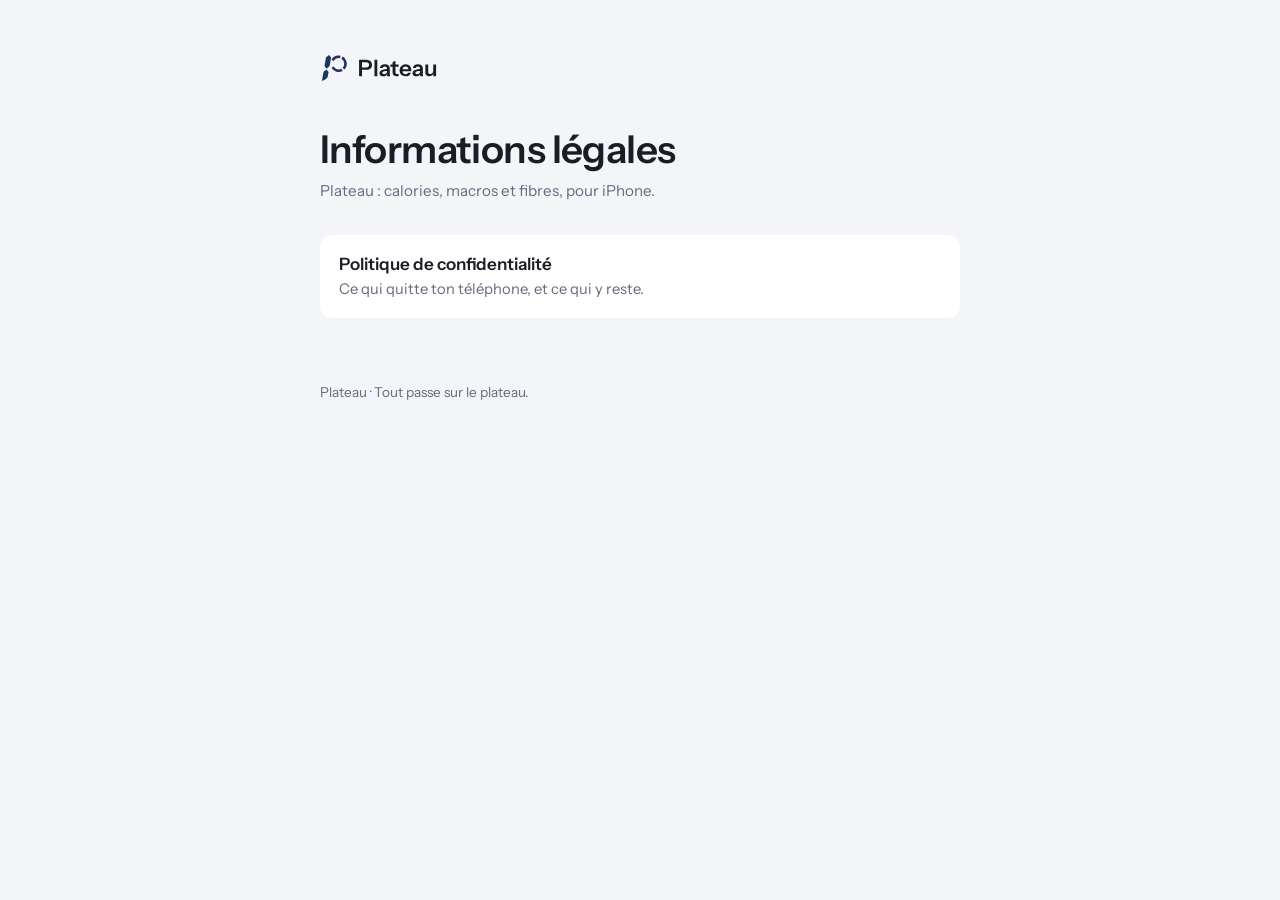
==== index.html @ 4d3082d0 "docs(confidentialite): pages légales de Plateau Accueil et politique de confidentialité, aux couleur" ====
<!doctype html>
<html lang="fr">
<head>
  <meta charset="utf-8">
  <meta name="viewport" content="width=device-width, initial-scale=1">
  <title>Plateau — Informations légales</title>
  <meta name="description" content="Pages légales de Plateau, l'app iPhone de suivi des calories, des macros et des fibres.">
  <meta name="theme-color" content="#1F3460">
  <link rel="icon" href="assets/favicon.ico" sizes="48x48">
  <link rel="icon" href="assets/favicon.svg" type="image/svg+xml">
  <link rel="apple-touch-icon" href="assets/apple-touch-icon.png">
  <link rel="manifest" href="assets/site.webmanifest">
  <link rel="preconnect" href="https://fonts.googleapis.com">
  <link rel="preconnect" href="https://fonts.gstatic.com" crossorigin>
  <link rel="stylesheet" href="https://fonts.googleapis.com/css2?family=Instrument+Sans:wght@400;600&display=swap">
  <link rel="stylesheet" href="assets/style.css">
</head>
<body>
<main>
  <a class="logo" href="./"><img src="assets/plateau-horizontal.svg" alt="Plateau" width="118" height="40"></a>
  <h1>Informations légales</h1>
  <p class="meta">Plateau : calories, macros et fibres, pour iPhone.</p>
  <ul class="liens">
    <li><a href="confidentialite/">Politique de confidentialité<span>Ce qui quitte ton téléphone, et ce qui y reste.</span></a></li>
  </ul>
  <footer>Plateau · Tout passe sur le plateau.</footer>
</main>
</body>
</html>
---- assets/style.css ----
/* Couleurs de la marque Plateau (BRAND.md) : mode clair seulement, comme l'app. */
:root {
  --brume: #F3F5F9;
  --blanc: #FFFFFF;
  --encre: #1A1D24;
  --marine: #1F3460;
  --gris: #636B7C;
  --trait: #DDE2EB;
  color-scheme: light;
}

* { box-sizing: border-box; }

html { -webkit-text-size-adjust: 100%; }

body {
  margin: 0;
  background: var(--brume);
  color: var(--encre);
  font: 17px/1.6 "Instrument Sans", -apple-system, BlinkMacSystemFont, "SF Pro Text", "Helvetica Neue", Arial, sans-serif;
  font-variant-numeric: tabular-nums;
}

main {
  max-width: 42rem;
  margin: 0 auto;
  padding: 3rem 1rem 5rem;
}

.logo { display: inline-block; line-height: 0; }
.logo img { height: 40px; width: auto; }

h1 {
  font-weight: 600;
  font-size: clamp(1.9rem, 6vw, 2.4rem);
  line-height: 1.15;
  letter-spacing: -0.015em;
  margin: 2rem 0 0.4rem;
}

.meta { color: var(--gris); margin: 0 0 2rem; font-size: 0.95rem; }

h2 {
  font-weight: 600;
  font-size: 1.2rem;
  margin: 2.75rem 0 0.6rem;
  padding-top: 1.4rem;
  border-top: 1px solid var(--trait);
}

p, li { color: var(--encre); }
ul { padding-left: 1.2rem; }
li { margin: 0.35rem 0; }

a { color: var(--marine); text-underline-offset: 3px; }

.carte {
  background: var(--blanc);
  border-radius: 12px;
  padding: 1.2rem 1.35rem;
  margin: 0 0 1rem;
}
.carte p { margin: 0.4rem 0; }
.carte strong { font-weight: 600; }

.table-wrap { overflow-x: auto; margin: 1rem 0; }
table { width: 100%; border-collapse: collapse; font-size: 0.93rem; min-width: 30rem; background: var(--blanc); border-radius: 12px; }
th, td { text-align: left; vertical-align: top; padding: 0.7rem 0.85rem; border-bottom: 1px solid var(--trait); }
tr:last-child td { border-bottom: 0; }
th { color: var(--gris); font-weight: 600; font-size: 0.8rem; text-transform: uppercase; letter-spacing: 0.05em; }

.gris { color: var(--gris); }

footer { margin-top: 4rem; color: var(--gris); font-size: 0.85rem; }

.liens { list-style: none; padding: 0; }
.liens li { margin: 0.75rem 0; }
.liens a {
  display: block;
  background: var(--blanc);
  border-radius: 12px;
  padding: 1rem 1.2rem;
  text-decoration: none;
  font-weight: 600;
  color: var(--encre);
}
.liens span { display: block; font-weight: 400; color: var(--gris); font-size: 0.92rem; }
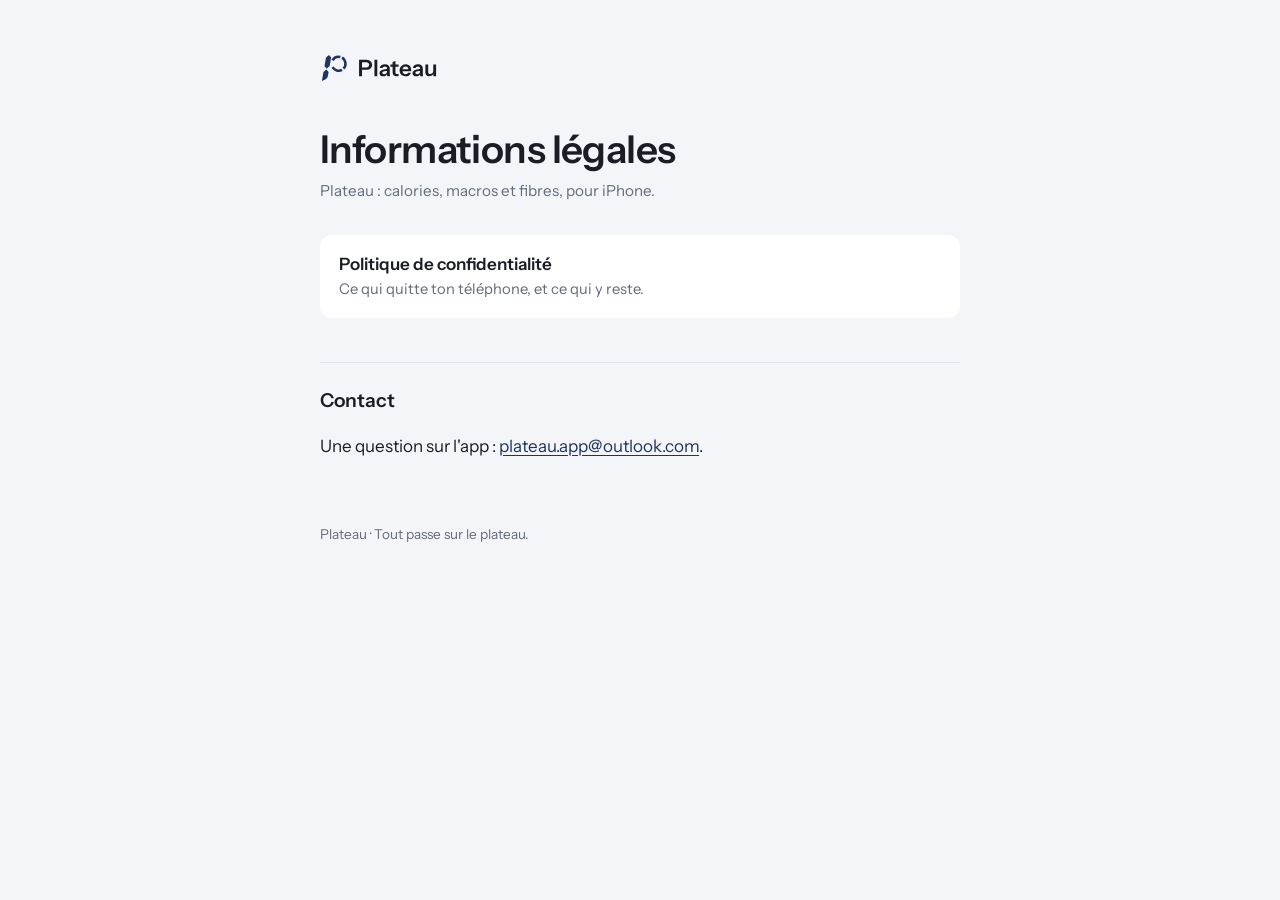
==== commit 290ff63b: "docs(accueil): adresse de contact pour l'URL d'assistance Co-Authored-By: Claude Opus 5.5 <noreply@a" ====
--- a/index.html
+++ b/index.html
@@ -23,6 +23,8 @@
   <ul class="liens">
     <li><a href="confidentialite/">Politique de confidentialité<span>Ce qui quitte ton téléphone, et ce qui y reste.</span></a></li>
   </ul>
+  <h2>Contact</h2>
+  <p>Une question sur l'app : <a href="mailto:plateau.app@outlook.com">plateau.app@outlook.com</a>.</p>
   <footer>Plateau · Tout passe sur le plateau.</footer>
 </main>
 </body>
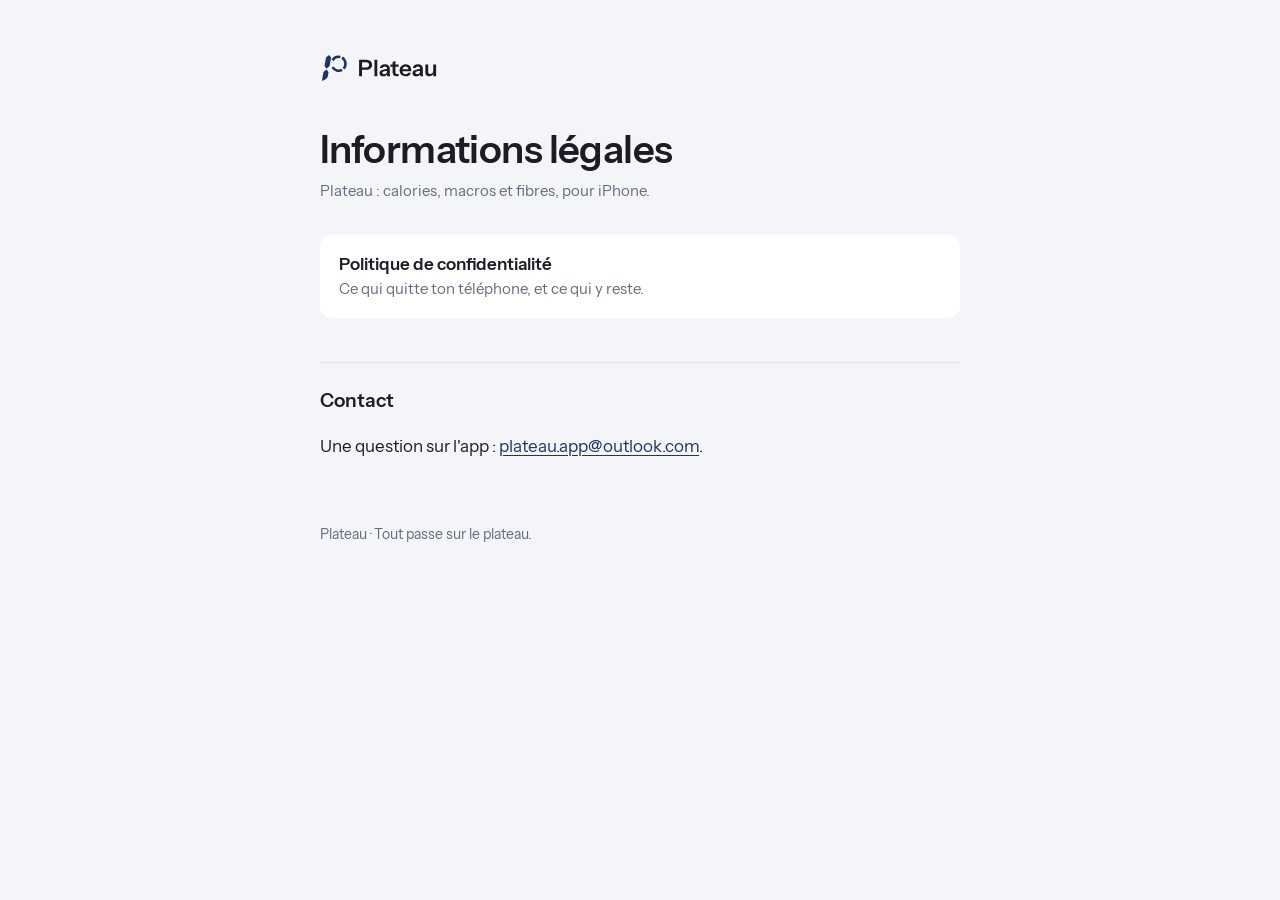
==== commit a69babd5: "fix(confidentialite): police hébergée sur le site, précisions sur la requête Open Food Facts Instrum" ====
--- a/index.html
+++ b/index.html
@@ -10,9 +10,6 @@
   <link rel="icon" href="assets/favicon.svg" type="image/svg+xml">
   <link rel="apple-touch-icon" href="assets/apple-touch-icon.png">
   <link rel="manifest" href="assets/site.webmanifest">
-  <link rel="preconnect" href="https://fonts.googleapis.com">
-  <link rel="preconnect" href="https://fonts.gstatic.com" crossorigin>
-  <link rel="stylesheet" href="https://fonts.googleapis.com/css2?family=Instrument+Sans:wght@400;600&display=swap">
   <link rel="stylesheet" href="assets/style.css">
 </head>
 <body>
--- a/assets/style.css
+++ b/assets/style.css
@@ -7,6 +7,23 @@
   --gris: #636B7C;
   --trait: #DDE2EB;
   color-scheme: light;
+}
+
+/* Instrument Sans hébergée ici (licence OFL, fonts/OFL.txt) : aucune requête vers un tiers. */
+@font-face {
+  font-family: "Instrument Sans";
+  font-style: normal;
+  font-weight: 400;
+  font-display: swap;
+  src: url("fonts/InstrumentSans-Regular.woff2") format("woff2");
+}
+
+@font-face {
+  font-family: "Instrument Sans";
+  font-style: normal;
+  font-weight: 600;
+  font-display: swap;
+  src: url("fonts/InstrumentSans-SemiBold.woff2") format("woff2");
 }
 
 * { box-sizing: border-box; }
